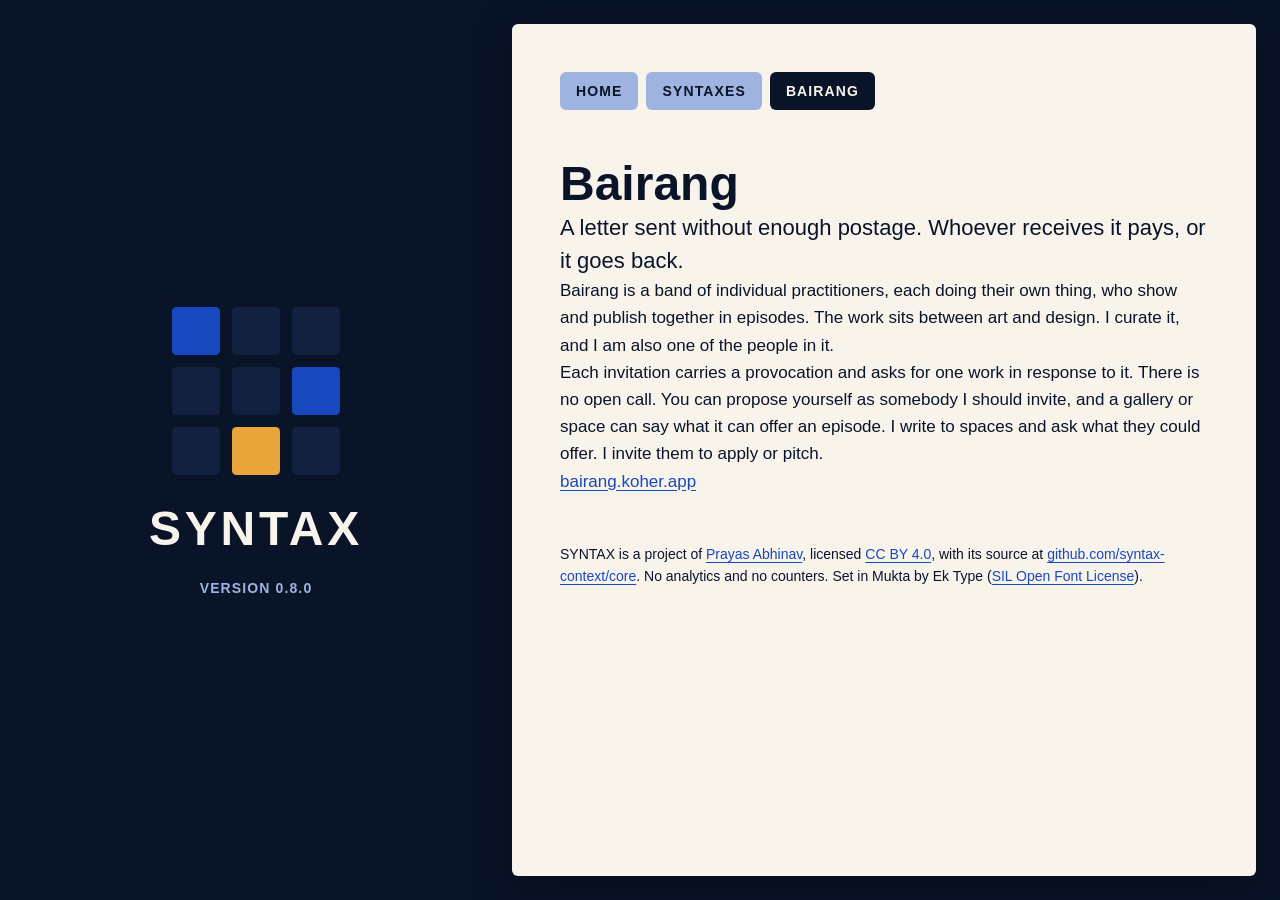
==== site/bairang/index.html @ 207337fa "0.8.0: the small model syntax and the small model builder" ====
<!doctype html>
<html lang="en-GB">
<head>
<meta charset="utf-8">
<meta name="viewport" content="width=device-width, initial-scale=1">
<title>Bairang · SYNTAX</title>
<meta name="description" content="SYNTAX breaks kinds of things into element types and elements, so that each thing of that kind can be described, compared and made from the same parts.">
<meta property="og:type" content="website">
<meta property="og:site_name" content="SYNTAX">
<meta property="og:title" content="Bairang · SYNTAX">
<meta property="og:description" content="SYNTAX breaks kinds of things into element types and elements, so that each thing of that kind can be described, compared and made from the same parts.">
<meta property="og:url" content="https://syntax.prayasabhinav.net/bairang/">
<meta property="og:image" content="https://syntax.prayasabhinav.net/og/home.png">
<meta property="og:image:width" content="1200">
<meta property="og:image:height" content="630">
<meta property="og:image:alt" content="Bairang · SYNTAX: its mark beside its name">
<meta name="twitter:card" content="summary_large_image">
<link rel="canonical" href="https://syntax.prayasabhinav.net/bairang/">
<link rel="icon" href="/favicon.svg" type="image/svg+xml">
<link rel="preload" href="/fonts/mukta-400.woff2" as="font" type="font/woff2" crossorigin>
<style>/* SYNTAX — frontend-design-prayas-plain: the fixed tokens, Mukta only, served from /fonts with no request to Google.
   Two zones: the field (the mark alone on the night) and the sheet (everything read). */
@font-face { font-family: "Mukta"; font-weight: 400; font-display: swap; src: url(/fonts/mukta-400.woff2) format("woff2"); }
@font-face { font-family: "Mukta"; font-weight: 600; font-display: swap; src: url(/fonts/mukta-600.woff2) format("woff2"); }
@font-face { font-family: "Mukta"; font-weight: 800; font-display: swap; src: url(/fonts/mukta-800.woff2) format("woff2"); }

:root {
  --ground: #0a1428; --deep: #12213f; --cobalt: #1848c0; --cobalt-2: #3a6ae0; --mist: #9fb3e0;
  --sheet: #f8f4ec; --ink: #0a1428; --warm: #e8a53a; --radius: 6px;
  color-scheme: dark;
}
* { box-sizing: border-box; }
body { margin: 0; background: var(--ground); color: var(--ink); font: 400 17px/1.6 "Mukta", "Noto Sans", "Segoe UI", sans-serif; }

.page { display: grid; grid-template-columns: minmax(0, 2fr) minmax(0, 3fr); min-height: 100vh; }
.field { position: sticky; top: 0; height: 100vh; display: flex; flex-direction: column; justify-content: center; align-items: center; gap: 24px; padding: 48px 24px; color: var(--mist); }
.field a { color: inherit; text-decoration: none; display: flex; flex-direction: column; align-items: center; gap: 24px; }
.field svg { width: min(16rem, 60%); max-height: 56vh; height: auto; display: block; }
.field .v a { display: inline; color: inherit; }
.field .word { font-weight: 800; font-size: 48px; line-height: 1; letter-spacing: 0.08em; color: var(--sheet); }
.field .v { font-weight: 600; font-size: 14px; letter-spacing: 0.08em; text-transform: uppercase; font-variant-numeric: tabular-nums; }

.sheet { background: var(--sheet); margin: 24px 24px 24px 0; border-radius: var(--radius); box-shadow: 0 12px 40px rgba(0, 0, 0, 0.35); padding: 48px; }
main, footer { max-width: 46rem; }
.nav { display: flex; flex-wrap: wrap; gap: 8px; margin-bottom: 48px; }
.nav a { font-weight: 600; font-size: 14px; letter-spacing: 0.08em; text-transform: uppercase; color: var(--ink); text-decoration: none; background: var(--mist); padding: 8px 16px; border-radius: var(--radius); }
.nav a:hover, .nav a:focus-visible { background: var(--cobalt); color: var(--sheet); }
.nav a[aria-current="page"] { background: var(--ink); color: var(--sheet); }
main > * + * { margin-top: 16px; }
h1 { font-weight: 800; font-size: 48px; line-height: 1.1; margin: 0; }
h2 { font-weight: 800; font-size: 32px; line-height: 1.2; margin: 48px 0 0; }
h3 { font-weight: 800; font-size: 22px; line-height: 1.3; margin: 32px 0 0; }
p { margin: 0; }
.lede { font-size: 22px; line-height: 1.5; }
.label, .holds { font-weight: 600; font-size: 14px; letter-spacing: 0.08em; text-transform: uppercase; }
.holds { color: var(--cobalt); margin-left: 8px; vertical-align: middle; }
.aside { font-size: 14px; }
a { color: var(--cobalt); text-underline-offset: 3px; }

dl { display: grid; grid-template-columns: max-content minmax(0, 1fr); gap: 8px 24px; margin: 16px 0 0; }
dt { font-weight: 600; }
dd { margin: 0; }

/* A syntax on the index, and a type on its page: flat blocks of the deep tone, never a coloured rule */
.syntaxes { list-style: none; padding: 0; display: grid; gap: 16px; }
.syntaxes a { display: grid; grid-template-columns: auto minmax(0, 1fr); column-gap: 24px; align-items: center; background: var(--ink); color: var(--sheet); border-radius: var(--radius); padding: 24px; text-decoration: none; }
.syntaxes svg { grid-row: span 2; width: 48px; height: 64px; display: block; }
.syntaxes .name { display: block; font-weight: 800; font-size: 32px; line-height: 1.2; }
.syntaxes .what { display: block; font-size: 14px; color: var(--mist); font-variant-numeric: tabular-nums; }
.syntaxes a:hover, .syntaxes a:focus-visible { background: var(--cobalt); }
.syntaxes a:hover .what, .syntaxes a:focus-visible .what { color: var(--sheet); }

.type { margin-top: 32px; }
.type h3 { margin: 0; }
.type .aside { margin-top: 8px; font-size: 17px; }

.entities { display: flex; flex-wrap: wrap; gap: 8px; list-style: none; padding: 0; }
.entities a { display: block; background: var(--ink); color: var(--sheet); border-radius: var(--radius); padding: 4px 12px; font-size: 14px; text-decoration: none; }
.entities a:hover, .entities a:focus-visible { background: var(--cobalt); }

footer { margin-top: 48px; font-size: 14px; }

@media (max-width: 900px) {
  .page { grid-template-columns: minmax(0, 1fr); }
  .field { position: static; height: auto; padding: 32px 16px 24px; }
  .field a { flex-direction: row; gap: 16px; }
  .field svg { width: auto; height: 48px; }
  .field .word { font-size: 32px; }
  .sheet { margin: 0 16px 16px; padding: 24px; }
  .nav { margin-bottom: 32px; }
  h1 { font-size: 32px; }
  h2 { font-size: 22px; margin-top: 32px; }
  .lede { font-size: 17px; }
  dl { grid-template-columns: minmax(0, 1fr); gap: 0; }
  dd { margin-bottom: 8px; }
}
</style>
</head>
<body>
<div class="page">
<div class="field"><a href="/"><svg xmlns="http://www.w3.org/2000/svg" viewBox="0 0 120 120" role="img" aria-label="SYNTAX">
  <title>SYNTAX: three element types, one element chosen from each</title>
  <rect width="120" height="120" rx="6" fill="#0a1428"/>
  <g fill="#12213f">
    <rect x="44" y="4" width="32" height="32" rx="3"/><rect x="84" y="4" width="32" height="32" rx="3"/>
    <rect x="4" y="44" width="32" height="32" rx="3"/><rect x="44" y="44" width="32" height="32" rx="3"/>
    <rect x="4" y="84" width="32" height="32" rx="3"/><rect x="84" y="84" width="32" height="32" rx="3"/>
  </g>
  <rect x="4" y="4" width="32" height="32" rx="3" fill="#1848c0"/>
  <rect x="84" y="44" width="32" height="32" rx="3" fill="#1848c0"/>
  <rect x="44" y="84" width="32" height="32" rx="3" fill="#e8a53a"/>
</svg>
<span class="word">SYNTAX</span></a><span class="v">Version 0.8.0</span></div>
<div class="sheet">
<nav class="nav"><a href="/">Home</a><a href="/syntaxes/">Syntaxes</a><a href="/bairang/" aria-current="page">Bairang</a></nav>
<main><h1>Bairang</h1>
<p class="lede">A letter sent without enough postage. Whoever receives it pays, or it goes back.</p>
<p>Bairang is a band of individual practitioners, each doing their own thing, who show and publish together in episodes. The work sits between art and design. I curate it, and I am also one of the people in it.</p>
<p>Each invitation carries a provocation and asks for one work in response to it. There is no open call. You can propose yourself as somebody I should invite, and a gallery or space can say what it can offer an episode. I write to spaces and ask what they could offer. I invite them to apply or pitch.</p>
<p><a href="https://bairang.koher.app">bairang.koher.app</a></p></main>
<footer><p>SYNTAX is a project of <a href="https://prayasabhinav.net">Prayas Abhinav</a>, licensed <a href="https://creativecommons.org/licenses/by/4.0/">CC BY 4.0</a>, with its source at <a href="https://github.com/syntax-context/core">github.com/syntax-context/core</a>. No analytics and no counters. Set in Mukta by Ek Type (<a href="/fonts/OFL.txt">SIL Open Font License</a>).</p></footer>
</div>
</div>
</body>
</html>
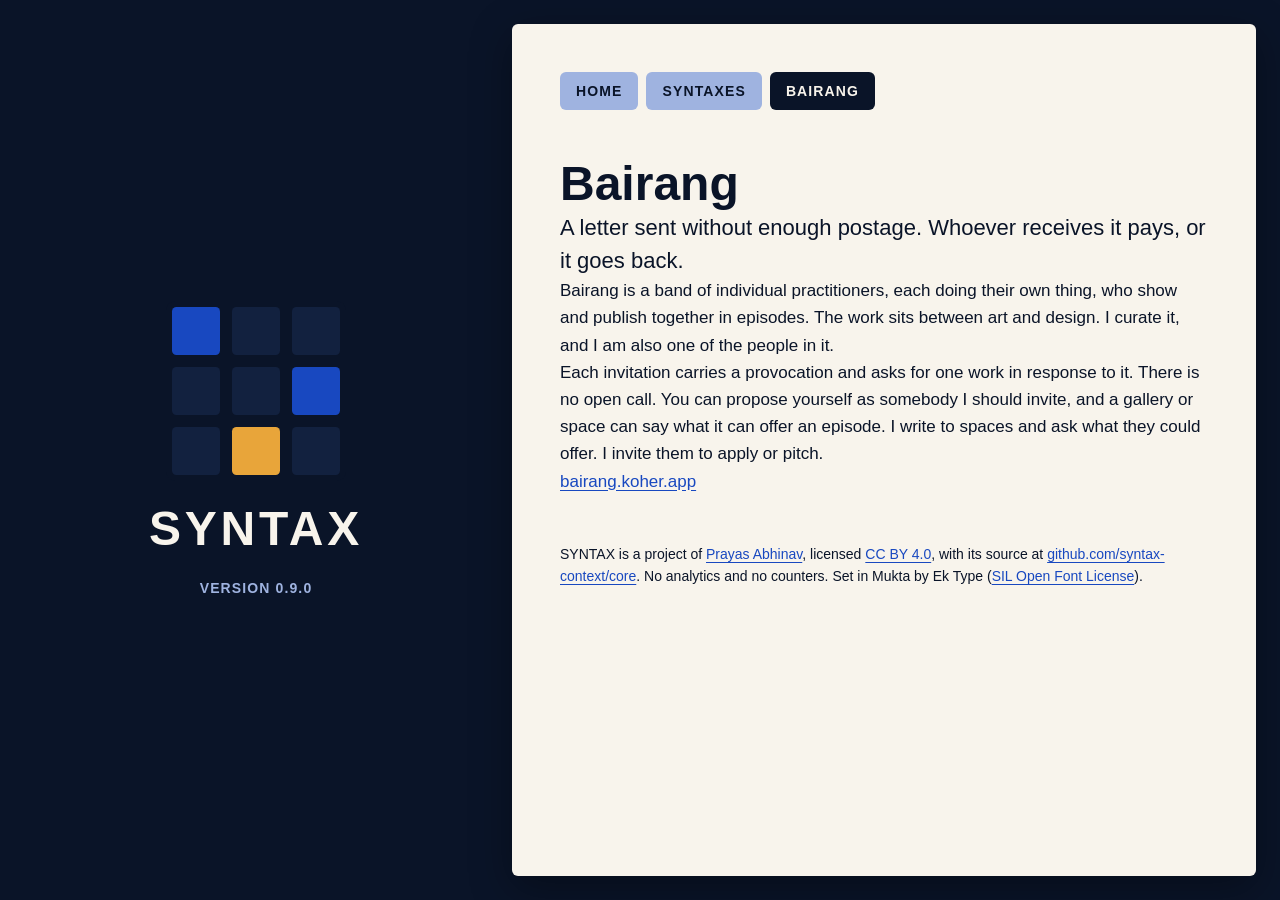
==== commit 346c73c4: "0.9.0: the small model builder at its own address, with its own preview image" ====
--- a/site/bairang/index.html
+++ b/site/bairang/index.html
@@ -110,7 +110,7 @@
   <rect x="84" y="44" width="32" height="32" rx="3" fill="#1848c0"/>
   <rect x="44" y="84" width="32" height="32" rx="3" fill="#e8a53a"/>
 </svg>
-<span class="word">SYNTAX</span></a><span class="v">Version 0.8.0</span></div>
+<span class="word">SYNTAX</span></a><span class="v">Version 0.9.0</span></div>
 <div class="sheet">
 <nav class="nav"><a href="/">Home</a><a href="/syntaxes/">Syntaxes</a><a href="/bairang/" aria-current="page">Bairang</a></nav>
 <main><h1>Bairang</h1>
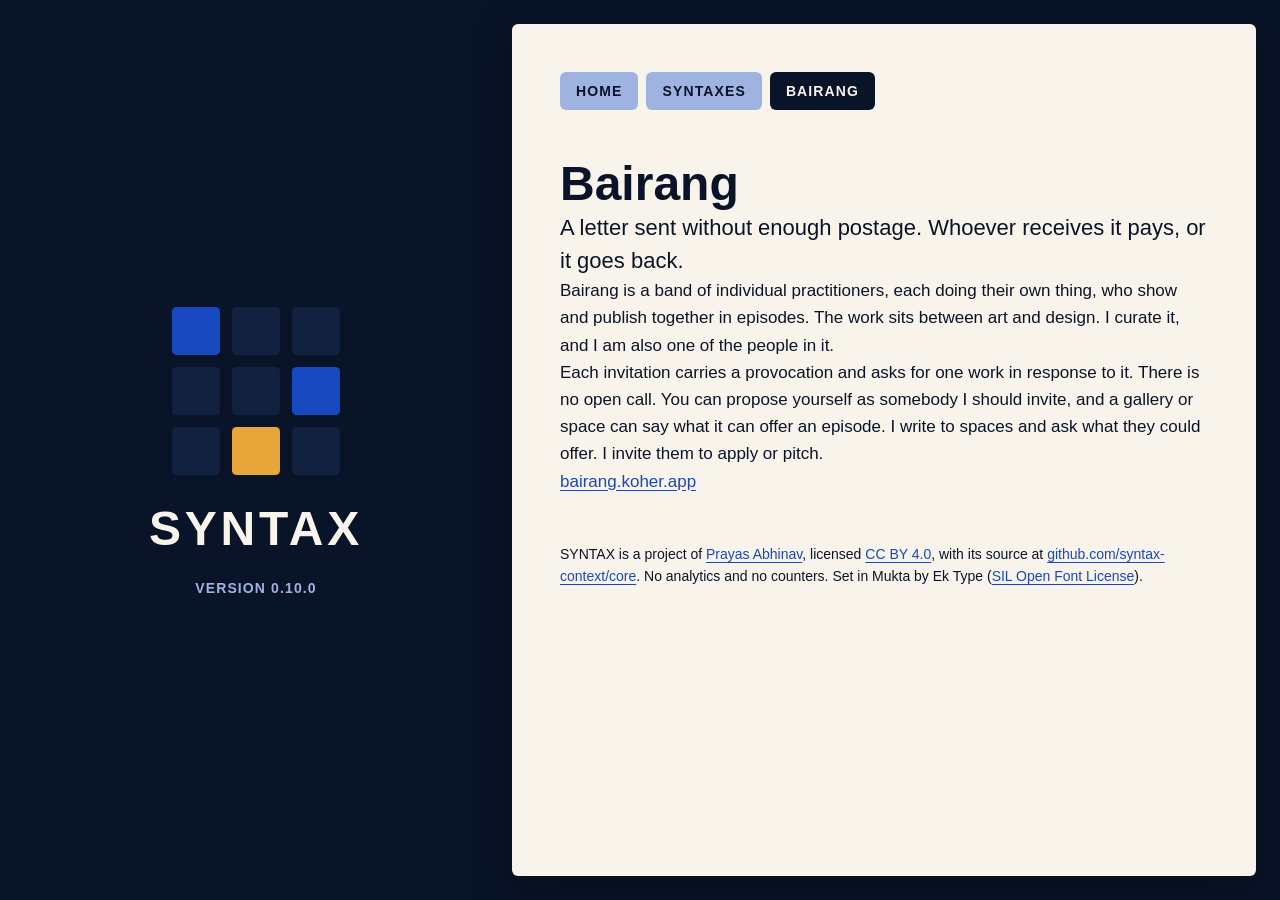
==== commit df9cfccb: "0.10.0: the narrow small model syntax and its builder ungli, with redirects from every old address" ====
--- a/site/bairang/index.html
+++ b/site/bairang/index.html
@@ -110,7 +110,7 @@
   <rect x="84" y="44" width="32" height="32" rx="3" fill="#1848c0"/>
   <rect x="44" y="84" width="32" height="32" rx="3" fill="#e8a53a"/>
 </svg>
-<span class="word">SYNTAX</span></a><span class="v">Version 0.9.0</span></div>
+<span class="word">SYNTAX</span></a><span class="v">Version 0.10.0</span></div>
 <div class="sheet">
 <nav class="nav"><a href="/">Home</a><a href="/syntaxes/">Syntaxes</a><a href="/bairang/" aria-current="page">Bairang</a></nav>
 <main><h1>Bairang</h1>
